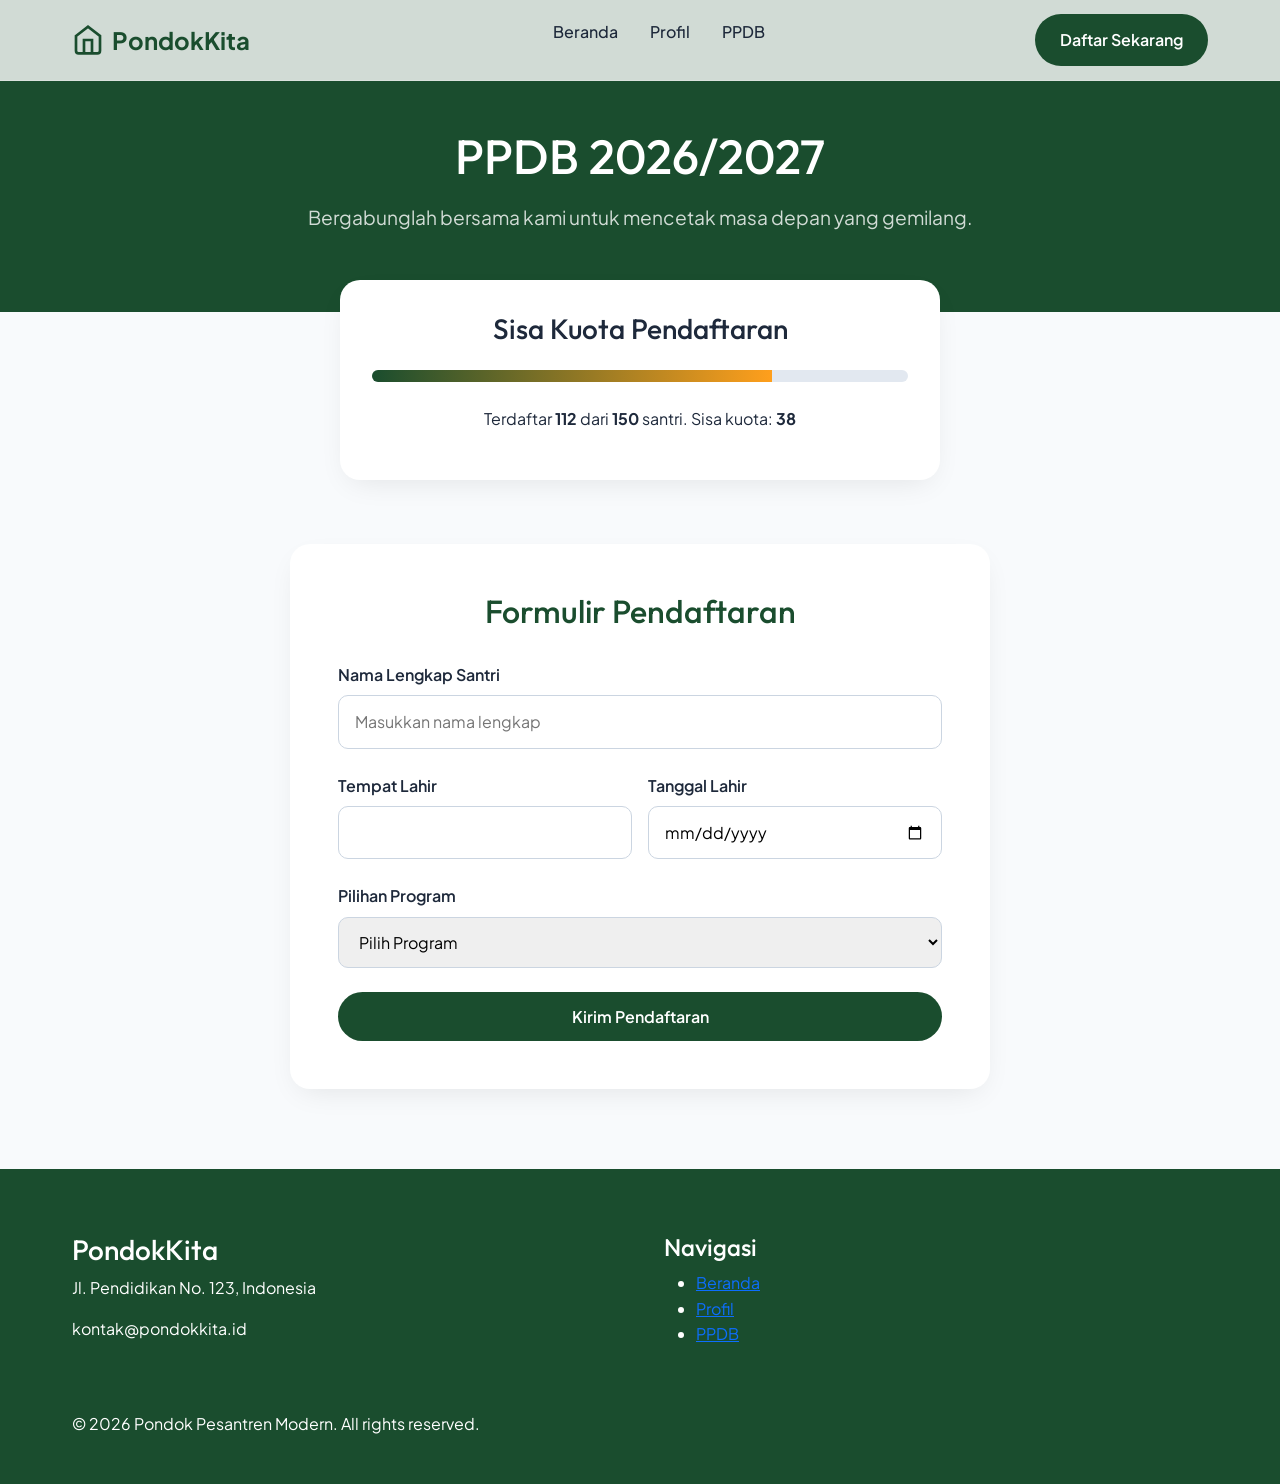
==== ppdb.html @ c133a227 "Initial commit: Website Profil dan PPDB Pondok Pesantren dengan Bootstrap 5.3" ====
<!DOCTYPE html>
<html lang="id">
<head>
    <meta charset="UTF-8">
    <meta name="viewport" content="width=device-width, initial-scale=1.0">
    <title>Pendaftaran Santri Baru | PondokKita</title>
    <!-- Bootstrap 5.3 CSS -->
    <link href="https://cdn.jsdelivr.net/npm/bootstrap@5.3.3/dist/css/bootstrap.min.css" rel="stylesheet">
    <!-- Custom CSS (loaded after Bootstrap to override) -->
    <link rel="stylesheet" href="assets/css/global.css">
    <link rel="stylesheet" href="assets/css/pages.css">
</head>
<body>
    <header id="main-header">
        <nav class="container">
            <a href="index.html" class="logo">
                <svg width="32" height="32" viewBox="0 0 24 24" fill="none" stroke="currentColor" stroke-width="2">
                    <path d="M3 9l9-7 9 7v11a2 2 0 0 1-2 2H5a2 2 0 0 1-2-2z"></path>
                    <polyline points="9 22 9 12 15 12 15 22"></polyline>
                </svg>
                PondokKita
            </a>
            <ul class="nav-links">
                <li><a href="index.html">Beranda</a></li>
                <li><a href="profil.html">Profil</a></li>
                <li><a href="ppdb.html">PPDB</a></li>
            </ul>
            <a href="ppdb.html" class="btn-cta">Daftar Sekarang</a>
        </nav>
    </header>

    <main class="page-content">
        <div class="page-header">
            <div class="container">
                <h1>PPDB 2026/2027</h1>
                <p>Bergabunglah bersama kami untuk mencetak masa depan yang gemilang.</p>
            </div>
        </div>

        <section class="container">
            <div class="quota-container">
                <div class="quota-card">
                    <h3>Sisa Kuota Pendaftaran</h3>
                    <div class="progress-bar">
                        <div id="quota-fill" class="progress-fill" style="width: 0%;"></div>
                    </div>
                    <p id="quota-text">Memuat data...</p>
                </div>
            </div>

            <div class="registration-form-container">
                <form id="ppdb-form" class="reg-form">
                    <h2>Formulir Pendaftaran</h2>
                    <div class="form-group">
                        <label>Nama Lengkap Santri</label>
                        <input type="text" placeholder="Masukkan nama lengkap" required>
                    </div>
                    <div class="form-grid">
                        <div class="form-group">
                            <label>Tempat Lahir</label>
                            <input type="text" required>
                        </div>
                        <div class="form-group">
                            <label>Tanggal Lahir</label>
                            <input type="date" required>
                        </div>
                    </div>
                    <div class="form-group">
                        <label>Pilihan Program</label>
                        <select required>
                            <option value="">Pilih Program</option>
                            <option value="tahfidz">Tahfidz Quran (30 Juz)</option>
                            <option value="reguler">Akademik & Bahasa</option>
                            <option value="it">IT & Multimedia</option>
                        </select>
                    </div>
                    <button type="submit" class="btn-cta" style="width: 100%; border: none; cursor: pointer;">Kirim Pendaftaran</button>
                </form>
            </div>
        </section>
    </main>

    <footer>
        <div class="container">
            <div class="footer-content">
                <div class="footer-info">
                    <h3>PondokKita</h3>
                    <p>Jl. Pendidikan No. 123, Indonesia</p>
                    <p>kontak@pondokkita.id</p>
                </div>
                <div class="footer-links">
                    <h4>Navigasi</h4>
                    <ul>
                        <li><a href="index.html">Beranda</a></li>
                        <li><a href="profil.html">Profil</a></li>
                        <li><a href="ppdb.html">PPDB</a></li>
                    </ul>
                </div>
            </div>
            <p class="copyright">&copy; 2026 Pondok Pesantren Modern. All rights reserved.</p>
        </div>
    </footer>

    <!-- Bootstrap 5.3 JS Bundle -->
    <script src="https://cdn.jsdelivr.net/npm/bootstrap@5.3.3/dist/js/bootstrap.bundle.min.js"></script>
    <script src="assets/js/main.js"></script>
    <script src="assets/js/ppdb.js"></script>
</body>
</html>
---- assets/css/global.css ----
@import url('https://fonts.googleapis.com/css2?family=Outfit:wght@300;400;600;700&family=Plus+Jakarta+Sans:wght@300;400;500;600;700&display=swap');

:root {
    --primary: #1a4d2e; /* Deep Islamic Green */
    --primary-light: #4f6f52;
    --secondary: #ff9f1c; /* Gold/Amber Accent */
    --accent: #e8c872;
    --background: #f8fafc;
    --surface: #ffffff;
    --text-main: #1e293b;
    --text-muted: #64748b;
    --glass: rgba(255, 255, 255, 0.8);
    --glass-border: rgba(255, 255, 255, 0.2);
    --shadow: 0 10px 30px -10px rgba(0, 0, 0, 0.1);
    --transition: all 0.3s cubic-bezier(0.4, 0, 0.2, 1);
}

* {
    margin: 0;
    padding: 0;
    box-sizing: border-box;
}

body {
    font-family: 'Plus Jakarta Sans', sans-serif;
    background-color: var(--background);
    color: var(--text-main);
    line-height: 1.6;
    overflow-x: hidden;
}

h1, h2, h3, h4, .font-heading {
    font-family: 'Outfit', sans-serif;
}

.container {
    max-width: 1200px;
    margin: 0 auto;
    padding: 0 2rem;
}

/* Glassmorphism Header */
header {
    position: fixed;
    top: 0;
    width: 100%;
    z-index: 1000;
    background: var(--glass);
    backdrop-filter: blur(12px);
    border-bottom: 1px solid var(--glass-border);
    transition: var(--transition);
}

nav {
    display: flex;
    justify-content: space-between;
    align-items: center;
    height: 80px;
}

.logo {
    font-size: 1.5rem;
    font-weight: 700;
    color: var(--primary);
    text-decoration: none;
    display: flex;
    align-items: center;
    gap: 0.5rem;
}

.nav-links {
    display: flex;
    gap: 2rem;
    list-style: none;
}

.nav-links a {
    text-decoration: none;
    color: var(--text-main);
    font-weight: 500;
    transition: var(--transition);
}

.nav-links a:hover {
    color: var(--primary);
}

.btn-cta {
    background: var(--primary);
    color: white;
    padding: 0.75rem 1.5rem;
    border-radius: 50px;
    text-decoration: none;
    font-weight: 600;
    transition: var(--transition);
    border: 1px solid transparent;
}

.btn-cta:hover {
    background: transparent;
    color: var(--primary);
    border-color: var(--primary);
    transform: translateY(-2px);
}

footer {
    background: var(--primary);
    color: white;
    padding: 4rem 0 2rem;
    margin-top: 5rem;
}

.footer-content {
    display: grid;
    grid-template-columns: repeat(auto-fit, minmax(250px, 1fr));
    gap: 3rem;
    margin-bottom: 3rem;
}
---- assets/css/pages.css ----
.page-header {
    background: var(--primary);
    color: white;
    padding: 8rem 0 4rem;
    text-align: center;
    margin-bottom: 4rem;
}

.page-header h1 {
    font-size: 3rem;
    margin-bottom: 1rem;
}

.page-header p {
    font-size: 1.2rem;
    opacity: 0.8;
}

.info-grid {
    display: grid;
    grid-template-columns: 1fr 1fr;
    gap: 4rem;
    align-items: center;
    margin-bottom: 5rem;
}

.info-image img {
    width: 100%;
    border-radius: 20px;
    box-shadow: var(--shadow);
}

.styled-list {
    list-style: none;
    margin-top: 1.5rem;
}

.styled-list li {
    position: relative;
    padding-left: 2rem;
    margin-bottom: 1rem;
}

.styled-list li::before {
    content: '✓';
    position: absolute;
    left: 0;
    color: var(--secondary);
    font-weight: bold;
}

/* PPDB Specific */
.quota-container {
    max-width: 600px;
    margin: -6rem auto 4rem;
    position: relative;
    z-index: 20;
}

.quota-card {
    background: white;
    padding: 2rem;
    border-radius: 20px;
    box-shadow: var(--shadow);
    text-align: center;
}

.progress-bar {
    width: 100%;
    height: 12px;
    background: #e2e8f0;
    border-radius: 10px;
    margin: 1.5rem 0;
    overflow: hidden;
}

.progress-fill {
    height: 100%;
    background: linear-gradient(90deg, var(--primary), var(--secondary));
    transition: width 1.5s cubic-bezier(0.17, 0.67, 0.83, 0.67);
}

.registration-form-container {
    max-width: 700px;
    margin: 0 auto 5rem;
    background: white;
    padding: 3rem;
    border-radius: 20px;
    box-shadow: var(--shadow);
}

.reg-form h2 {
    margin-bottom: 2rem;
    color: var(--primary);
    text-align: center;
}

.form-group {
    margin-bottom: 1.5rem;
}

.form-group label {
    display: block;
    margin-bottom: 0.5rem;
    font-weight: 600;
    color: var(--text-main);
}

.form-group input, .form-group select {
    width: 100%;
    padding: 0.8rem 1rem;
    border: 1px solid #cbd5e1;
    border-radius: 10px;
    font-family: inherit;
    font-size: 1rem;
    transition: var(--transition);
}

.form-group input:focus, .form-group select:focus {
    outline: none;
    border-color: var(--primary);
    box-shadow: 0 0 0 3px rgba(26, 77, 46, 0.1);
}

.form-grid {
    display: grid;
    grid-template-columns: 1fr 1fr;
    gap: 1rem;
}

@media (max-width: 768px) {
    .info-grid { grid-template-columns: 1fr; }
    .form-grid { grid-template-columns: 1fr; }
    .page-header { padding: 6rem 0 3rem; }
}
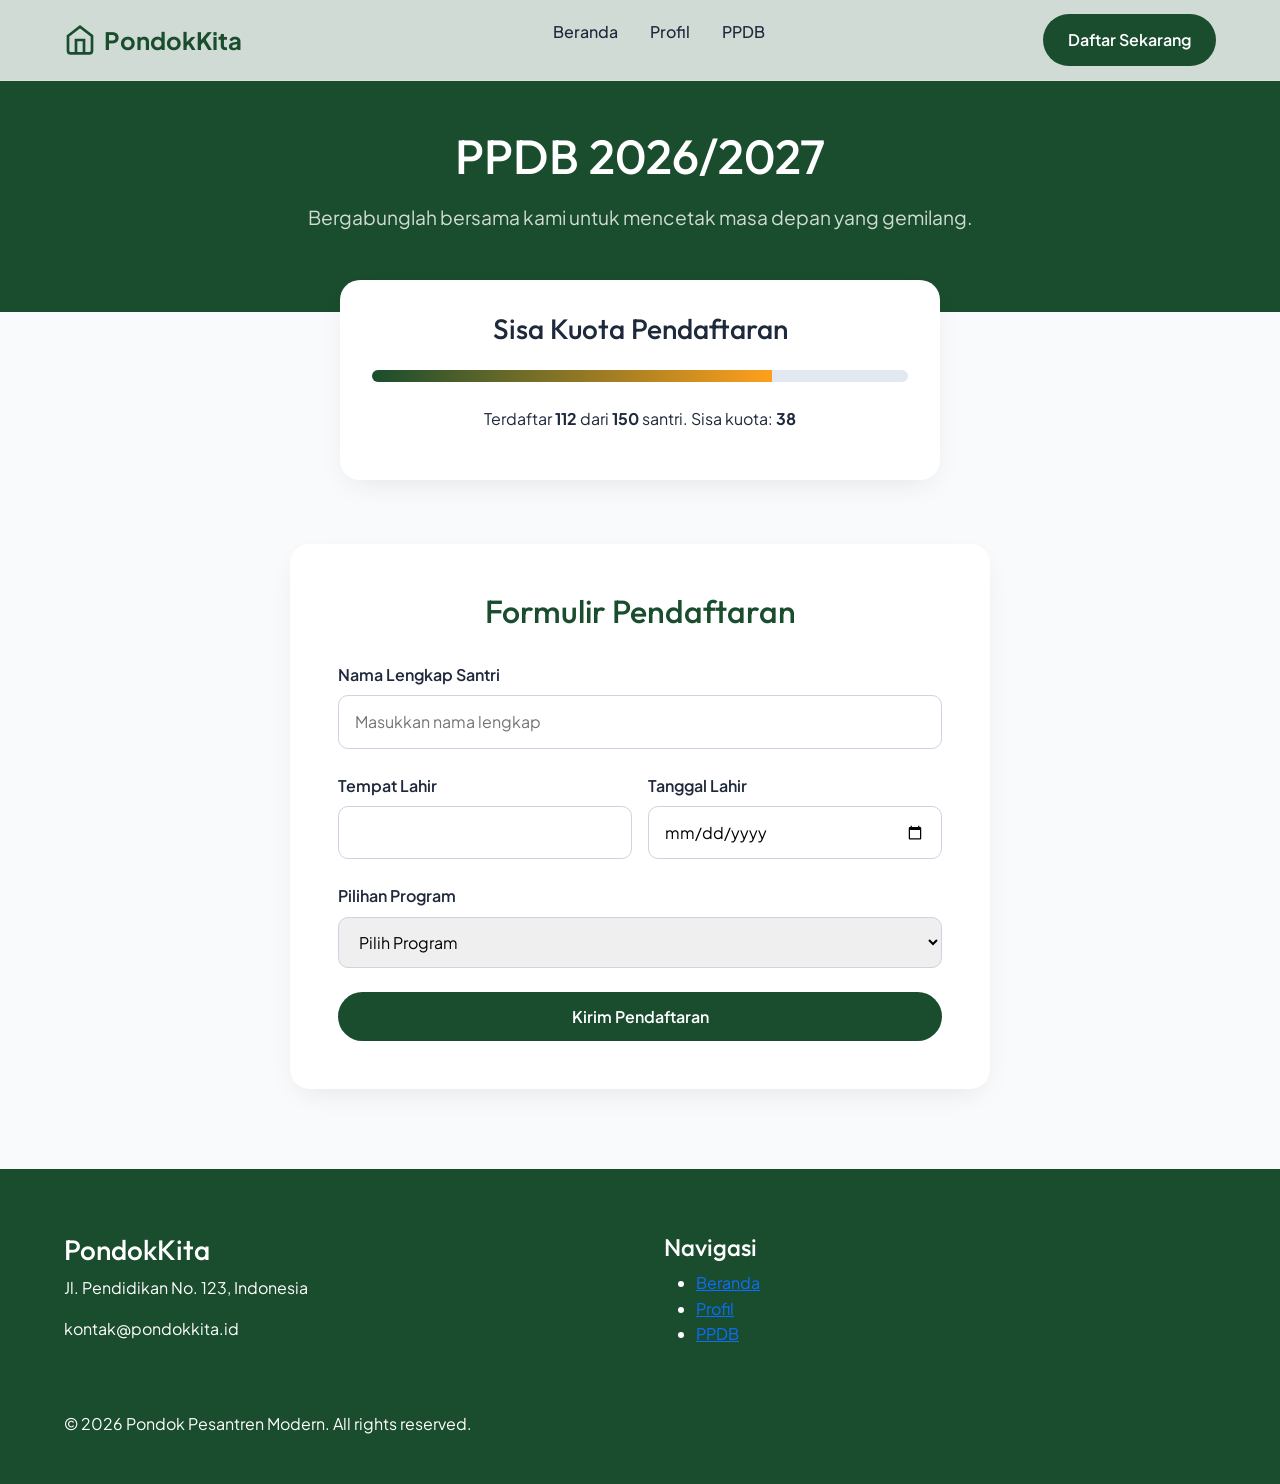
==== commit 02fc576f: "Menerapkan responsive" ====
--- a/ppdb.html
+++ b/ppdb.html
@@ -7,8 +7,8 @@
     <!-- Bootstrap 5.3 CSS -->
     <link href="https://cdn.jsdelivr.net/npm/bootstrap@5.3.3/dist/css/bootstrap.min.css" rel="stylesheet">
     <!-- Custom CSS (loaded after Bootstrap to override) -->
-    <link rel="stylesheet" href="assets/css/global.css">
-    <link rel="stylesheet" href="assets/css/pages.css">
+    <link rel="stylesheet" href="assets/css/global.css?v=1.1">
+    <link rel="stylesheet" href="assets/css/pages.css?v=1.1">
 </head>
 <body>
     <header id="main-header">
@@ -103,7 +103,7 @@
 
     <!-- Bootstrap 5.3 JS Bundle -->
     <script src="https://cdn.jsdelivr.net/npm/bootstrap@5.3.3/dist/js/bootstrap.bundle.min.js"></script>
-    <script src="assets/js/main.js"></script>
-    <script src="assets/js/ppdb.js"></script>
+    <script src="assets/js/main-v2.js"></script>
+    <script src="assets/js/ppdb.js?v=1.1"></script>
 </body>
 </html>
--- a/assets/css/global.css
+++ b/assets/css/global.css
@@ -36,7 +36,7 @@
 .container {
     max-width: 1200px;
     margin: 0 auto;
-    padding: 0 2rem;
+    padding: 0 1.5rem;
 }
 
 /* Glassmorphism Header */
@@ -112,7 +112,61 @@
 
 .footer-content {
     display: grid;
-    grid-template-columns: repeat(auto-fit, minmax(250px, 1fr));
+    grid-template-columns: repeat(auto-fit, minmax(200px, 1fr));
     gap: 3rem;
     margin-bottom: 3rem;
 }
+
+.menu-toggle {
+    display: none;
+    background: none;
+    border: none;
+    color: var(--primary);
+    cursor: pointer;
+    padding: 0.5rem;
+    z-index: 1001;
+}
+
+@media (max-width: 991px) {
+    .nav-links {
+        display: none;
+        position: absolute;
+        top: 100%;
+        left: 0;
+        width: 100%;
+        background: var(--surface);
+        flex-direction: column;
+        padding: 2rem;
+        gap: 1.5rem;
+        box-shadow: 0 10px 20px rgba(0,0,0,0.05);
+        border-bottom: 1px solid var(--glass-border);
+    }
+
+    .nav-links.active {
+        display: flex;
+    }
+
+    .menu-toggle {
+        display: block;
+    }
+
+    .btn-cta {
+        display: none; /* Hide top CTA on mobile, link is in nav-links */
+    }
+}
+
+@media (max-width: 576px) {
+    .container {
+        padding: 0 1rem;
+    }
+
+    .footer-content {
+        text-align: center;
+        gap: 2rem;
+    }
+
+    .logo {
+        font-size: 1.25rem;
+    }
+}
+
--- a/assets/css/pages.css
+++ b/assets/css/pages.css
@@ -129,7 +129,43 @@
 }
 
 @media (max-width: 768px) {
-    .info-grid { grid-template-columns: 1fr; }
-    .form-grid { grid-template-columns: 1fr; }
-    .page-header { padding: 6rem 0 3rem; }
+    .page-header { 
+        padding: 6rem 1rem 3rem; 
+    }
+    
+    .page-header h1 {
+        font-size: 2.25rem;
+    }
+
+    .info-grid { 
+        grid-template-columns: 1fr; 
+        gap: 2rem;
+    }
+
+    .info-image {
+        order: -1; /* Image first on mobile */
+    }
+
+    .quota-container {
+        margin: -3rem 1rem 4rem;
+    }
+
+    .registration-form-container {
+        padding: 2rem 1.5rem;
+        margin: 0 1rem 4rem;
+    }
+
+    .form-grid { 
+        grid-template-columns: 1fr; 
+    }
 }
+
+@media (max-width: 576px) {
+    .page-header h1 {
+        font-size: 1.75rem;
+    }
+    
+    .page-header p {
+        font-size: 1rem;
+    }
+}
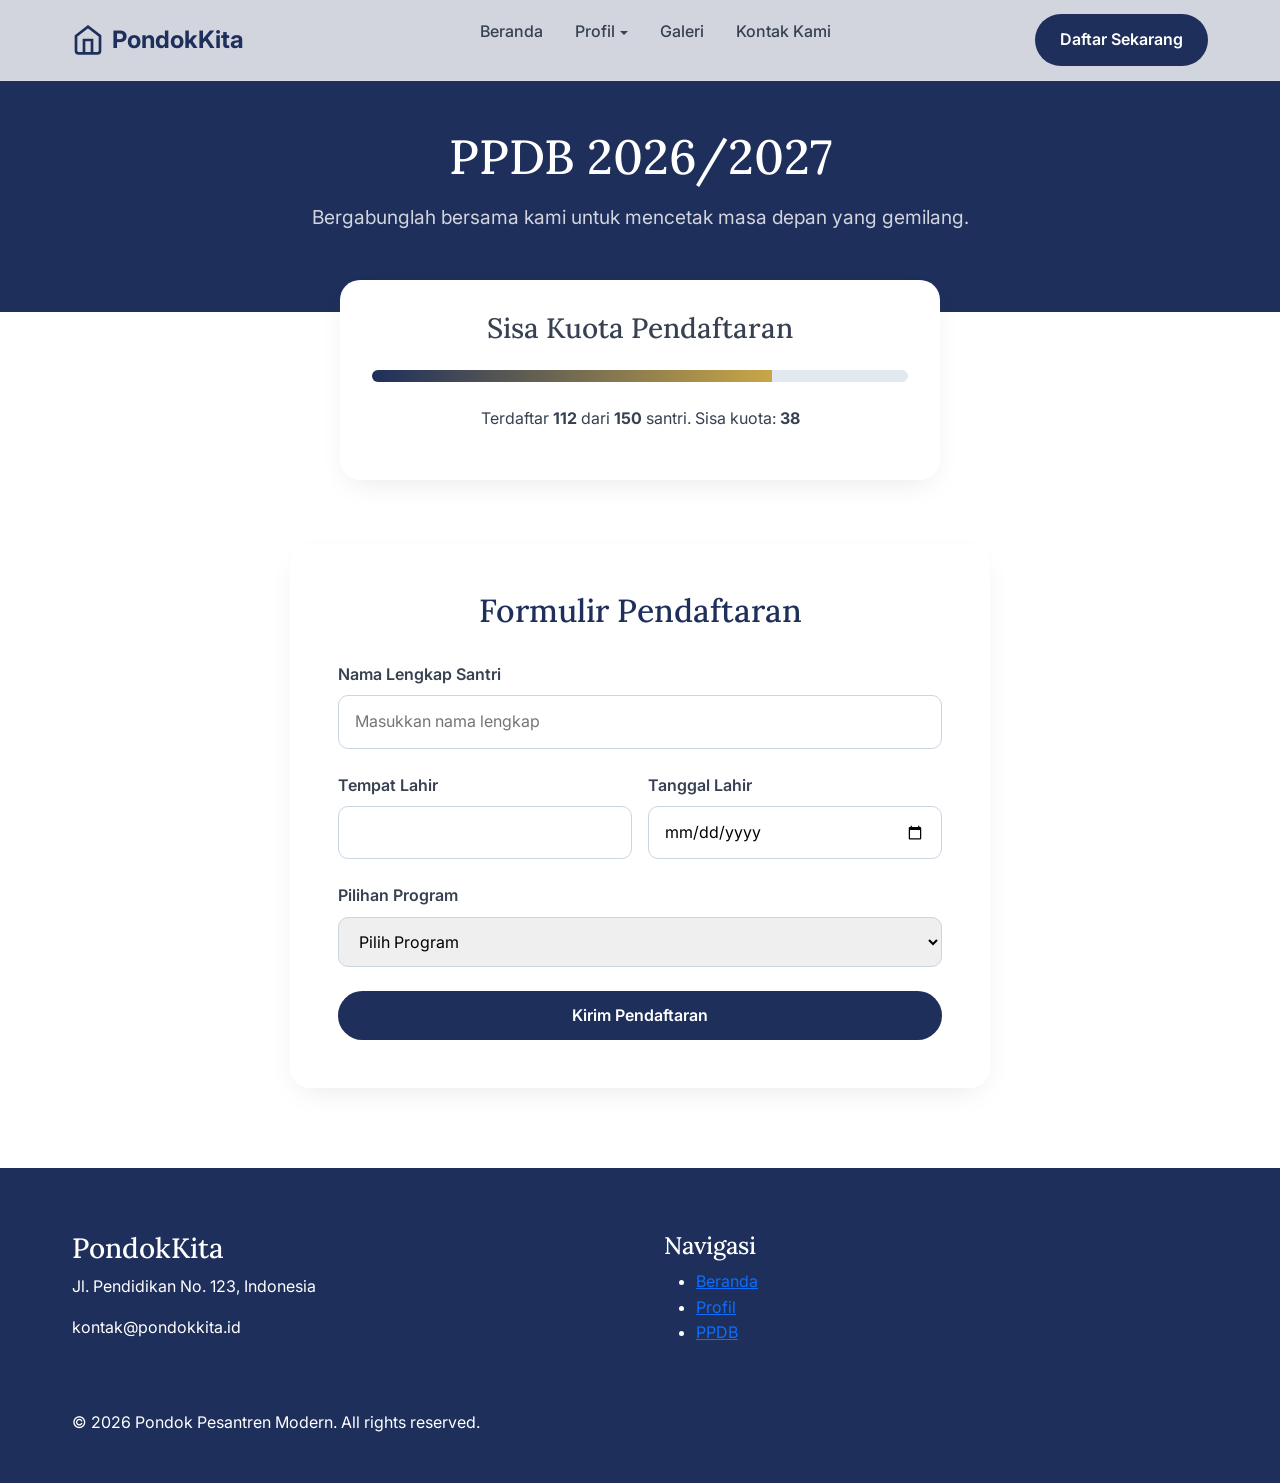
==== commit 3343fedd: "itulah pokoknya" ====
--- a/ppdb.html
+++ b/ppdb.html
@@ -7,8 +7,8 @@
     <!-- Bootstrap 5.3 CSS -->
     <link href="https://cdn.jsdelivr.net/npm/bootstrap@5.3.3/dist/css/bootstrap.min.css" rel="stylesheet">
     <!-- Custom CSS (loaded after Bootstrap to override) -->
-    <link rel="stylesheet" href="assets/css/global.css?v=1.1">
-    <link rel="stylesheet" href="assets/css/pages.css?v=1.1">
+    <link rel="stylesheet" href="assets/css/global.css">
+    <link rel="stylesheet" href="assets/css/pages.css">
 </head>
 <body>
     <header id="main-header">
@@ -22,8 +22,17 @@
             </a>
             <ul class="nav-links">
                 <li><a href="index.html">Beranda</a></li>
-                <li><a href="profil.html">Profil</a></li>
-                <li><a href="ppdb.html">PPDB</a></li>
+                <li class="dropdown">
+                    <a href="#" class="dropdown-toggle" data-bs-toggle="dropdown" aria-expanded="false">Profil</a>
+                    <ul class="dropdown-menu">
+                        <li><a class="dropdown-item" href="profil.html#sejarah">Sejarah</a></li>
+                        <li><a class="dropdown-item" href="profil.html#visi-misi">Visi &amp; Misi</a></li>
+                        <li><a class="dropdown-item" href="profil.html#program-jenjang">Program Jenjang</a></li>
+                        <li><a class="dropdown-item" href="profil.html#direktori-pengajar">Direktori Pengajar</a></li>
+                    </ul>
+                </li>
+                <li><a href="galeri.html">Galeri</a></li>
+                <li><a href="kontak.html">Kontak Kami</a></li>
             </ul>
             <a href="ppdb.html" class="btn-cta">Daftar Sekarang</a>
         </nav>
@@ -103,7 +112,7 @@
 
     <!-- Bootstrap 5.3 JS Bundle -->
     <script src="https://cdn.jsdelivr.net/npm/bootstrap@5.3.3/dist/js/bootstrap.bundle.min.js"></script>
-    <script src="assets/js/main-v2.js"></script>
-    <script src="assets/js/ppdb.js?v=1.1"></script>
+    <script src="assets/js/main.js"></script>
+    <script src="assets/js/ppdb.js"></script>
 </body>
 </html>
--- a/assets/css/global.css
+++ b/assets/css/global.css
@@ -1,13 +1,14 @@
-@import url('https://fonts.googleapis.com/css2?family=Outfit:wght@300;400;600;700&family=Plus+Jakarta+Sans:wght@300;400;500;600;700&display=swap');
+@import url('https://fonts.googleapis.com/css2?family=Lora:wght@400;500;600;700&family=Inter:wght@300;400;500;600;700&display=swap');
 
 :root {
-    --primary: #1a4d2e; /* Deep Islamic Green */
-    --primary-light: #4f6f52;
-    --secondary: #ff9f1c; /* Gold/Amber Accent */
-    --accent: #e8c872;
-    --background: #f8fafc;
+    --primary: #1E2F5B; /* Deep Navy Blue */
+    --primary-light: #3A4F7A;
+    --secondary: #C9A646; /* Gold Accent */
+    --accent: #C9A646;
+    --background: #FFFFFF;
+    --background-alt: #F5F7FA;
     --surface: #ffffff;
-    --text-main: #1e293b;
+    --text-main: #374151;
     --text-muted: #64748b;
     --glass: rgba(255, 255, 255, 0.8);
     --glass-border: rgba(255, 255, 255, 0.2);
@@ -22,7 +23,7 @@
 }
 
 body {
-    font-family: 'Plus Jakarta Sans', sans-serif;
+    font-family: 'Inter', sans-serif;
     background-color: var(--background);
     color: var(--text-main);
     line-height: 1.6;
@@ -30,13 +31,13 @@
 }
 
 h1, h2, h3, h4, .font-heading {
-    font-family: 'Outfit', sans-serif;
+    font-family: 'Lora', serif;
 }
 
 .container {
     max-width: 1200px;
     margin: 0 auto;
-    padding: 0 1.5rem;
+    padding: 0 2rem;
 }
 
 /* Glassmorphism Header */
@@ -85,6 +86,53 @@
     color: var(--primary);
 }
 
+/* Dropdown Styling */
+.nav-links .dropdown {
+    position: relative;
+}
+
+.nav-links .dropdown-toggle {
+    cursor: pointer;
+}
+
+.nav-links .dropdown-toggle::after {
+    margin-left: 0.35rem;
+    vertical-align: 0.15em;
+    border-top-color: var(--text-main);
+}
+
+.nav-links .dropdown-toggle:hover::after {
+    border-top-color: var(--primary);
+}
+
+.nav-links .dropdown-menu {
+    border: none;
+    border-radius: 12px;
+    box-shadow: 0 10px 40px rgba(0, 0, 0, 0.12);
+    padding: 0.5rem 0;
+    min-width: 220px;
+    animation: dropdownFade 0.25s ease;
+}
+
+.nav-links .dropdown-item {
+    padding: 0.6rem 1.25rem;
+    font-weight: 500;
+    color: var(--text-main);
+    transition: var(--transition);
+    border-left: 3px solid transparent;
+}
+
+.nav-links .dropdown-item:hover {
+    background: var(--background-alt, #F5F7FA);
+    color: var(--primary);
+    border-left-color: var(--secondary);
+}
+
+@keyframes dropdownFade {
+    from { opacity: 0; transform: translateY(-8px); }
+    to { opacity: 1; transform: translateY(0); }
+}
+
 .btn-cta {
     background: var(--primary);
     color: white;
@@ -112,61 +160,7 @@
 
 .footer-content {
     display: grid;
-    grid-template-columns: repeat(auto-fit, minmax(200px, 1fr));
+    grid-template-columns: repeat(auto-fit, minmax(250px, 1fr));
     gap: 3rem;
     margin-bottom: 3rem;
 }
-
-.menu-toggle {
-    display: none;
-    background: none;
-    border: none;
-    color: var(--primary);
-    cursor: pointer;
-    padding: 0.5rem;
-    z-index: 1001;
-}
-
-@media (max-width: 991px) {
-    .nav-links {
-        display: none;
-        position: absolute;
-        top: 100%;
-        left: 0;
-        width: 100%;
-        background: var(--surface);
-        flex-direction: column;
-        padding: 2rem;
-        gap: 1.5rem;
-        box-shadow: 0 10px 20px rgba(0,0,0,0.05);
-        border-bottom: 1px solid var(--glass-border);
-    }
-
-    .nav-links.active {
-        display: flex;
-    }
-
-    .menu-toggle {
-        display: block;
-    }
-
-    .btn-cta {
-        display: none; /* Hide top CTA on mobile, link is in nav-links */
-    }
-}
-
-@media (max-width: 576px) {
-    .container {
-        padding: 0 1rem;
-    }
-
-    .footer-content {
-        text-align: center;
-        gap: 2rem;
-    }
-
-    .logo {
-        font-size: 1.25rem;
-    }
-}
-
--- a/assets/css/pages.css
+++ b/assets/css/pages.css
@@ -119,7 +119,7 @@
 .form-group input:focus, .form-group select:focus {
     outline: none;
     border-color: var(--primary);
-    box-shadow: 0 0 0 3px rgba(26, 77, 46, 0.1);
+    box-shadow: 0 0 0 3px rgba(30, 47, 91, 0.1);
 }
 
 .form-grid {
@@ -129,43 +129,7 @@
 }
 
 @media (max-width: 768px) {
-    .page-header { 
-        padding: 6rem 1rem 3rem; 
-    }
-    
-    .page-header h1 {
-        font-size: 2.25rem;
-    }
-
-    .info-grid { 
-        grid-template-columns: 1fr; 
-        gap: 2rem;
-    }
-
-    .info-image {
-        order: -1; /* Image first on mobile */
-    }
-
-    .quota-container {
-        margin: -3rem 1rem 4rem;
-    }
-
-    .registration-form-container {
-        padding: 2rem 1.5rem;
-        margin: 0 1rem 4rem;
-    }
-
-    .form-grid { 
-        grid-template-columns: 1fr; 
-    }
+    .info-grid { grid-template-columns: 1fr; }
+    .form-grid { grid-template-columns: 1fr; }
+    .page-header { padding: 6rem 0 3rem; }
 }
-
-@media (max-width: 576px) {
-    .page-header h1 {
-        font-size: 1.75rem;
-    }
-    
-    .page-header p {
-        font-size: 1rem;
-    }
-}
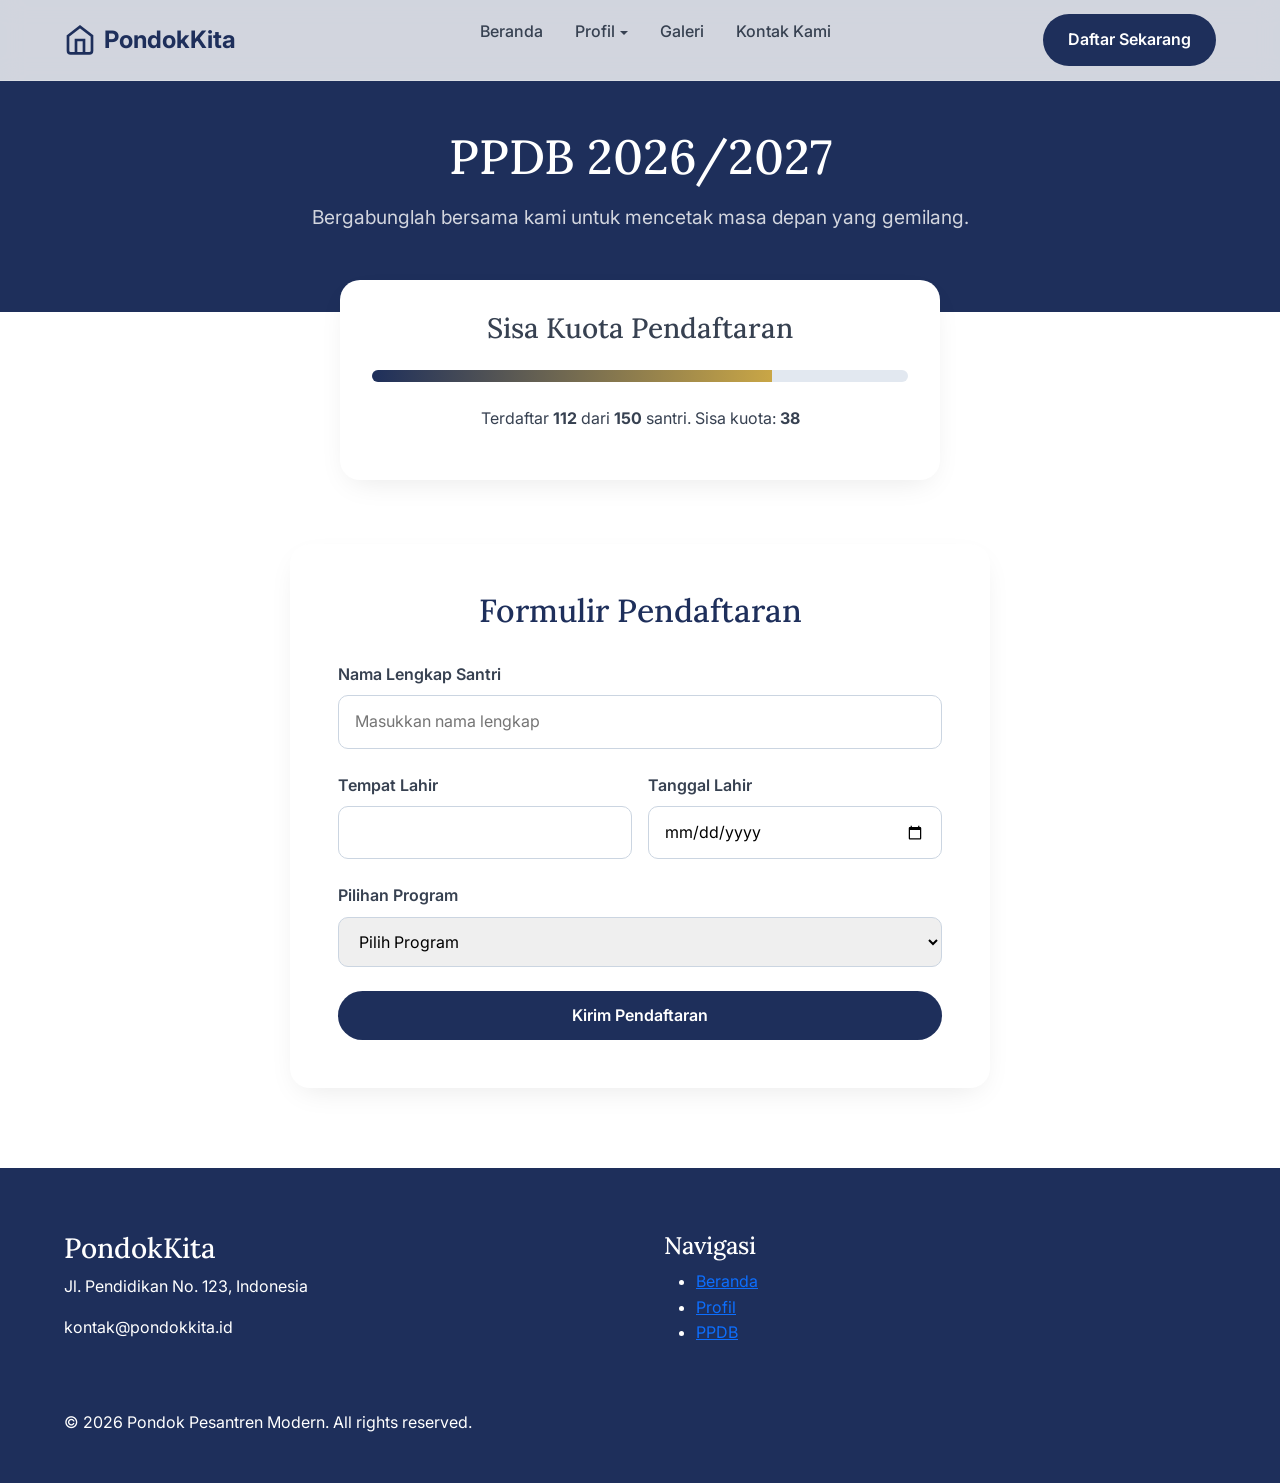
==== commit 96913917: "Merge pull request #2 from AZcode-wars/first Mengubah Tema dan Navbar" ====
--- a/ppdb.html
+++ b/ppdb.html
@@ -7,8 +7,8 @@
     <!-- Bootstrap 5.3 CSS -->
     <link href="https://cdn.jsdelivr.net/npm/bootstrap@5.3.3/dist/css/bootstrap.min.css" rel="stylesheet">
     <!-- Custom CSS (loaded after Bootstrap to override) -->
-    <link rel="stylesheet" href="assets/css/global.css">
-    <link rel="stylesheet" href="assets/css/pages.css">
+    <link rel="stylesheet" href="assets/css/global.css?v=1.1">
+    <link rel="stylesheet" href="assets/css/pages.css?v=1.1">
 </head>
 <body>
     <header id="main-header">
@@ -112,7 +112,7 @@
 
     <!-- Bootstrap 5.3 JS Bundle -->
     <script src="https://cdn.jsdelivr.net/npm/bootstrap@5.3.3/dist/js/bootstrap.bundle.min.js"></script>
-    <script src="assets/js/main.js"></script>
-    <script src="assets/js/ppdb.js"></script>
+    <script src="assets/js/main-v2.js"></script>
+    <script src="assets/js/ppdb.js?v=1.1"></script>
 </body>
 </html>
--- a/assets/css/global.css
+++ b/assets/css/global.css
@@ -37,7 +37,7 @@
 .container {
     max-width: 1200px;
     margin: 0 auto;
-    padding: 0 2rem;
+    padding: 0 1.5rem;
 }
 
 /* Glassmorphism Header */
@@ -160,7 +160,61 @@
 
 .footer-content {
     display: grid;
-    grid-template-columns: repeat(auto-fit, minmax(250px, 1fr));
+    grid-template-columns: repeat(auto-fit, minmax(200px, 1fr));
     gap: 3rem;
     margin-bottom: 3rem;
 }
+
+.menu-toggle {
+    display: none;
+    background: none;
+    border: none;
+    color: var(--primary);
+    cursor: pointer;
+    padding: 0.5rem;
+    z-index: 1001;
+}
+
+@media (max-width: 991px) {
+    .nav-links {
+        display: none;
+        position: absolute;
+        top: 100%;
+        left: 0;
+        width: 100%;
+        background: var(--surface);
+        flex-direction: column;
+        padding: 2rem;
+        gap: 1.5rem;
+        box-shadow: 0 10px 20px rgba(0,0,0,0.05);
+        border-bottom: 1px solid var(--glass-border);
+    }
+
+    .nav-links.active {
+        display: flex;
+    }
+
+    .menu-toggle {
+        display: block;
+    }
+
+    .btn-cta {
+        display: none; /* Hide top CTA on mobile, link is in nav-links */
+    }
+}
+
+@media (max-width: 576px) {
+    .container {
+        padding: 0 1rem;
+    }
+
+    .footer-content {
+        text-align: center;
+        gap: 2rem;
+    }
+
+    .logo {
+        font-size: 1.25rem;
+    }
+}
+
--- a/assets/css/pages.css
+++ b/assets/css/pages.css
@@ -129,7 +129,43 @@
 }
 
 @media (max-width: 768px) {
-    .info-grid { grid-template-columns: 1fr; }
-    .form-grid { grid-template-columns: 1fr; }
-    .page-header { padding: 6rem 0 3rem; }
+    .page-header { 
+        padding: 6rem 1rem 3rem; 
+    }
+    
+    .page-header h1 {
+        font-size: 2.25rem;
+    }
+
+    .info-grid { 
+        grid-template-columns: 1fr; 
+        gap: 2rem;
+    }
+
+    .info-image {
+        order: -1; /* Image first on mobile */
+    }
+
+    .quota-container {
+        margin: -3rem 1rem 4rem;
+    }
+
+    .registration-form-container {
+        padding: 2rem 1.5rem;
+        margin: 0 1rem 4rem;
+    }
+
+    .form-grid { 
+        grid-template-columns: 1fr; 
+    }
 }
+
+@media (max-width: 576px) {
+    .page-header h1 {
+        font-size: 1.75rem;
+    }
+    
+    .page-header p {
+        font-size: 1rem;
+    }
+}
